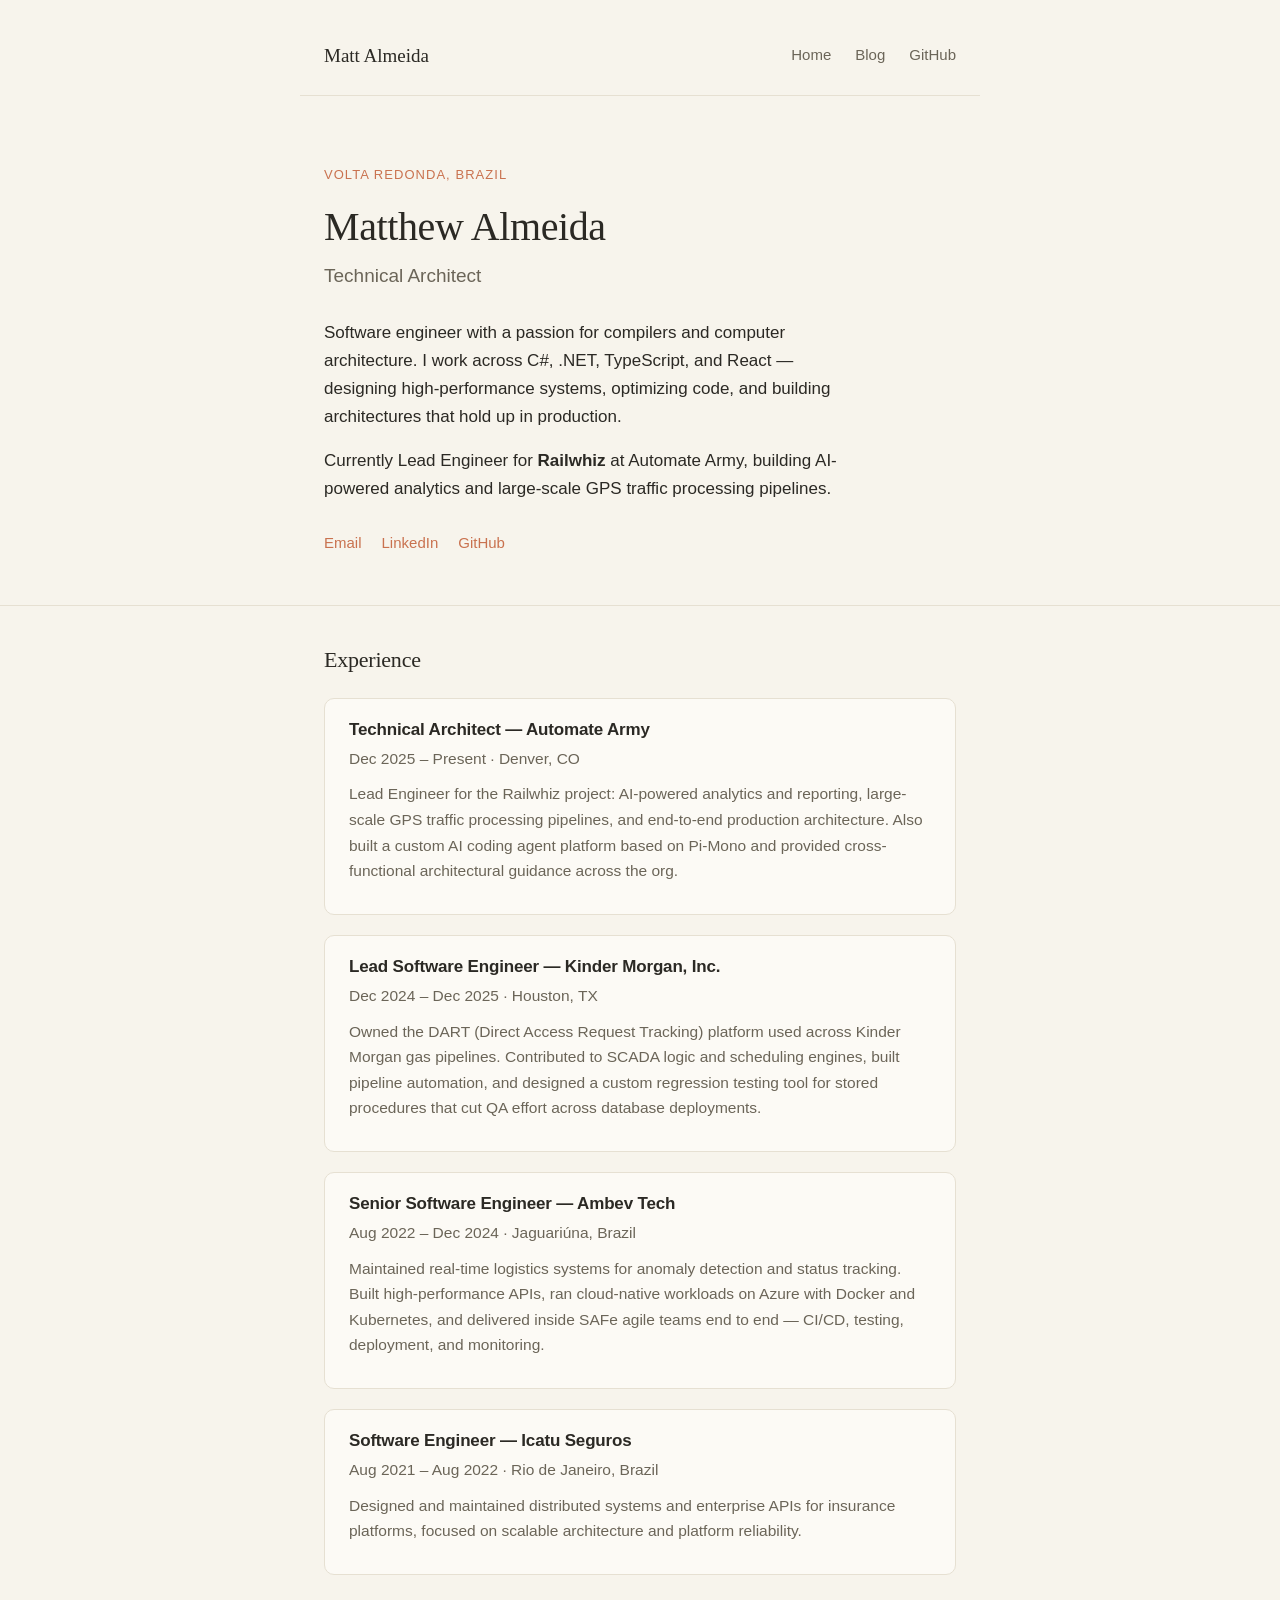
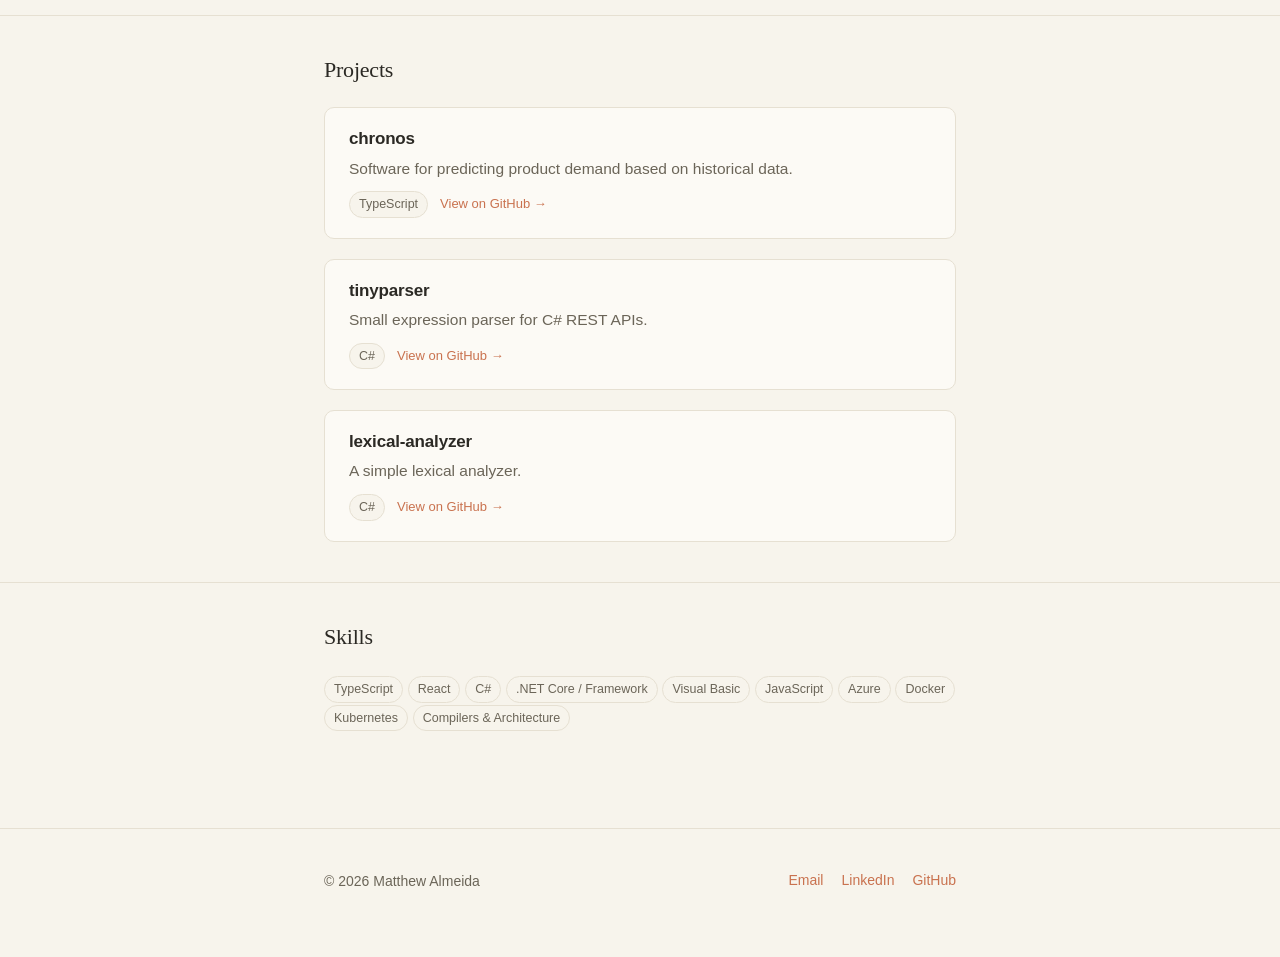
==== index.html @ 7e03e646 "first pass" ====
<!doctype html>
<html lang="en">
<head>
  <meta charset="UTF-8" />
  <meta name="viewport" content="width=device-width, initial-scale=1.0" />
  <title>Matthew Almeida — Technical Architect</title>
  <meta name="description" content="Matthew Almeida is a Technical Architect and software engineer focused on compilers, computer architecture, and high-performance systems." />
  <link rel="stylesheet" href="css/style.css" />
</head>
<body>

  <header class="site-header">
    <div class="wrap">
      <a href="/" class="brand">Matt Almeida</a>
      <nav>
        <a href="/">Home</a>
        <a href="/blog/">Blog</a>
        <a href="https://github.com/lamadelrae" target="_blank" rel="noopener">GitHub</a>
      </nav>
    </div>
  </header>

  <main>
    <section class="hero" style="border-top:none; padding-top:64px;">
      <div class="wrap">
        <span class="eyebrow">Volta Redonda, Brazil</span>
        <h1>Matthew Almeida</h1>
        <p class="role">Technical Architect</p>
        <p>
          Software engineer with a passion for compilers and computer architecture.
          I work across C#, .NET, TypeScript, and React — designing high-performance
          systems, optimizing code, and building architectures that hold up in production.
        </p>
        <p>
          Currently Lead Engineer for <strong>Railwhiz</strong> at Automate Army, building
          AI-powered analytics and large-scale GPS traffic processing pipelines.
        </p>
        <div class="links">
          <a href="mailto:matthew.almeida572@gmail.com">Email</a>
          <a href="https://www.linkedin.com/in/matt-almeida/" target="_blank" rel="noopener">LinkedIn</a>
          <a href="https://github.com/lamadelrae" target="_blank" rel="noopener">GitHub</a>
        </div>
      </div>
    </section>

    <section id="experience">
      <div class="wrap">
        <h2>Experience</h2>
        <div class="projects">
          <div class="project">
            <h3>Technical Architect — Automate Army</h3>
            <p>Dec 2025 – Present · Denver, CO</p>
            <p>Lead Engineer for the Railwhiz project: AI-powered analytics and reporting,
              large-scale GPS traffic processing pipelines, and end-to-end production architecture.
              Also built a custom AI coding agent platform based on Pi-Mono and provided
              cross-functional architectural guidance across the org.</p>
          </div>
          <div class="project">
            <h3>Lead Software Engineer — Kinder Morgan, Inc.</h3>
            <p>Dec 2024 – Dec 2025 · Houston, TX</p>
            <p>Owned the DART (Direct Access Request Tracking) platform used across Kinder Morgan
              gas pipelines. Contributed to SCADA logic and scheduling engines, built pipeline
              automation, and designed a custom regression testing tool for stored procedures
              that cut QA effort across database deployments.</p>
          </div>
          <div class="project">
            <h3>Senior Software Engineer — Ambev Tech</h3>
            <p>Aug 2022 – Dec 2024 · Jaguariúna, Brazil</p>
            <p>Maintained real-time logistics systems for anomaly detection and status tracking.
              Built high-performance APIs, ran cloud-native workloads on Azure with Docker and
              Kubernetes, and delivered inside SAFe agile teams end to end — CI/CD, testing,
              deployment, and monitoring.</p>
          </div>
          <div class="project">
            <h3>Software Engineer — Icatu Seguros</h3>
            <p>Aug 2021 – Aug 2022 · Rio de Janeiro, Brazil</p>
            <p>Designed and maintained distributed systems and enterprise APIs for insurance
              platforms, focused on scalable architecture and platform reliability.</p>
          </div>
        </div>
      </div>
    </section>

    <section id="projects">
      <div class="wrap">
        <h2>Projects</h2>
        <div class="projects">
          <div class="project">
            <h3>chronos</h3>
            <p>Software for predicting product demand based on historical data.</p>
            <div class="meta">
              <span class="tag">TypeScript</span>
              <a href="https://github.com/lamadelrae/chronos" target="_blank" rel="noopener">View on GitHub →</a>
            </div>
          </div>
          <div class="project">
            <h3>tinyparser</h3>
            <p>Small expression parser for C# REST APIs.</p>
            <div class="meta">
              <span class="tag">C#</span>
              <a href="https://github.com/lamadelrae/tinyparser" target="_blank" rel="noopener">View on GitHub →</a>
            </div>
          </div>
          <div class="project">
            <h3>lexical-analyzer</h3>
            <p>A simple lexical analyzer.</p>
            <div class="meta">
              <span class="tag">C#</span>
              <a href="https://github.com/lamadelrae/lexical-analyzer" target="_blank" rel="noopener">View on GitHub →</a>
            </div>
          </div>
        </div>
      </div>
    </section>

    <section id="skills">
      <div class="wrap">
        <h2>Skills</h2>
        <p>
          <span class="tag">TypeScript</span>
          <span class="tag">React</span>
          <span class="tag">C#</span>
          <span class="tag">.NET Core / Framework</span>
          <span class="tag">Visual Basic</span>
          <span class="tag">JavaScript</span>
          <span class="tag">Azure</span>
          <span class="tag">Docker</span>
          <span class="tag">Kubernetes</span>
          <span class="tag">Compilers &amp; Architecture</span>
        </p>
      </div>
    </section>
  </main>

  <footer class="site-footer">
    <div class="wrap">
      <span>© 2026 Matthew Almeida</span>
      <nav>
        <a href="mailto:matthew.almeida572@gmail.com">Email</a>
        <a href="https://www.linkedin.com/in/matt-almeida/" target="_blank" rel="noopener">LinkedIn</a>
        <a href="https://github.com/lamadelrae" target="_blank" rel="noopener">GitHub</a>
      </nav>
    </div>
  </footer>

</body>
</html>
---- css/style.css ----
/* almeidamatt.com — minimalist, warm, Anthropic-inspired */

:root {
  --bg: #F7F4EC;
  --bg-raised: #FCFAF5;
  --ink: #2B2924;
  --ink-soft: #6B6558;
  --line: #E6E0D2;
  --accent: #C9724F;
  --accent-ink: #FCFAF5;
  --max-w: 680px;
}

* {
  box-sizing: border-box;
}

html {
  color-scheme: light;
}

body {
  margin: 0;
  background: var(--bg);
  color: var(--ink);
  font-family: -apple-system, BlinkMacSystemFont, "Segoe UI", Helvetica, Arial, sans-serif;
  font-size: 17px;
  line-height: 1.65;
  -webkit-font-smoothing: antialiased;
}

h1, h2, h3 {
  font-family: Georgia, "Iowan Old Style", "Palatino Linotype", serif;
  font-weight: 500;
  line-height: 1.25;
  color: var(--ink);
  letter-spacing: -0.01em;
}

a {
  color: var(--accent);
  text-decoration: none;
  border-bottom: 1px solid transparent;
}

a:hover {
  border-bottom-color: currentColor;
}

.wrap {
  max-width: var(--max-w);
  margin: 0 auto;
  padding: 0 24px;
}

/* header */

.site-header {
  padding: 40px 0 0;
}

.site-header .wrap {
  display: flex;
  align-items: center;
  justify-content: space-between;
  padding-bottom: 24px;
  border-bottom: 1px solid var(--line);
}

.site-header .brand {
  font-family: Georgia, "Iowan Old Style", "Palatino Linotype", serif;
  font-size: 19px;
  color: var(--ink);
  border: none;
}

.site-header nav {
  display: flex;
  gap: 24px;
  font-size: 15px;
}

.site-header nav a {
  color: var(--ink-soft);
}

.site-header nav a:hover {
  color: var(--ink);
}

/* hero */

.hero {
  padding: 64px 0 48px;
}

.hero .eyebrow {
  display: inline-block;
  font-size: 13px;
  letter-spacing: 0.08em;
  text-transform: uppercase;
  color: var(--accent);
  margin-bottom: 16px;
}

.hero h1 {
  font-size: 40px;
  margin: 0 0 8px;
}

.hero .role {
  font-size: 19px;
  color: var(--ink-soft);
  margin: 0 0 28px;
}

.hero p {
  margin: 0 0 16px;
  max-width: 56ch;
}

.hero .links {
  margin-top: 28px;
  display: flex;
  gap: 20px;
  flex-wrap: wrap;
  font-size: 15px;
}

/* sections */

section {
  padding: 40px 0;
  border-top: 1px solid var(--line);
}

section h2 {
  font-size: 22px;
  margin: 0 0 24px;
}

/* project cards */

.projects {
  display: flex;
  flex-direction: column;
  gap: 20px;
}

.project {
  padding: 20px 24px;
  background: var(--bg-raised);
  border: 1px solid var(--line);
  border-radius: 10px;
}

.project h3 {
  font-size: 17px;
  margin: 0 0 6px;
  font-family: -apple-system, BlinkMacSystemFont, "Segoe UI", Helvetica, Arial, sans-serif;
  font-weight: 600;
}

.project p {
  margin: 0 0 10px;
  color: var(--ink-soft);
  font-size: 15.5px;
}

.project .meta {
  font-size: 13px;
  color: var(--ink-soft);
  display: flex;
  gap: 12px;
  align-items: center;
}

.tag {
  display: inline-block;
  padding: 2px 9px;
  border-radius: 100px;
  background: var(--bg);
  border: 1px solid var(--line);
  font-size: 12.5px;
  color: var(--ink-soft);
}

/* blog list */

.post-list {
  list-style: none;
  margin: 0;
  padding: 0;
  display: flex;
  flex-direction: column;
  gap: 24px;
}

.post-list li {
  display: flex;
  flex-direction: column;
}

.post-list .post-date {
  font-size: 13px;
  color: var(--ink-soft);
  margin-bottom: 4px;
}

.post-list a.post-title {
  font-family: Georgia, "Iowan Old Style", "Palatino Linotype", serif;
  font-size: 19px;
  color: var(--ink);
  border: none;
}

.post-list a.post-title:hover {
  color: var(--accent);
}

.post-list .post-excerpt {
  color: var(--ink-soft);
  font-size: 15.5px;
  margin-top: 6px;
}

/* article */

article.post {
  padding: 56px 0;
}

article.post .post-meta {
  font-size: 14px;
  color: var(--ink-soft);
  margin-bottom: 12px;
}

article.post h1 {
  font-size: 34px;
  margin: 0 0 8px;
}

article.post .subtitle {
  color: var(--ink-soft);
  font-size: 18px;
  margin: 0 0 40px;
}

article.post h2 {
  font-size: 23px;
  margin: 40px 0 16px;
}

article.post p {
  margin: 0 0 18px;
}

article.post .back-link {
  display: inline-block;
  margin-bottom: 32px;
  font-size: 14px;
  color: var(--ink-soft);
  border: none;
}

/* footer */

.site-footer {
  padding: 40px 0 64px;
  border-top: 1px solid var(--line);
  margin-top: 40px;
}

.site-footer .wrap {
  display: flex;
  justify-content: space-between;
  align-items: center;
  font-size: 14px;
  color: var(--ink-soft);
}

.site-footer nav {
  display: flex;
  gap: 18px;
}

@media (max-width: 560px) {
  .hero h1 {
    font-size: 32px;
  }
  .site-header .wrap,
  .site-footer .wrap {
    flex-direction: column;
    align-items: flex-start;
    gap: 16px;
  }
}
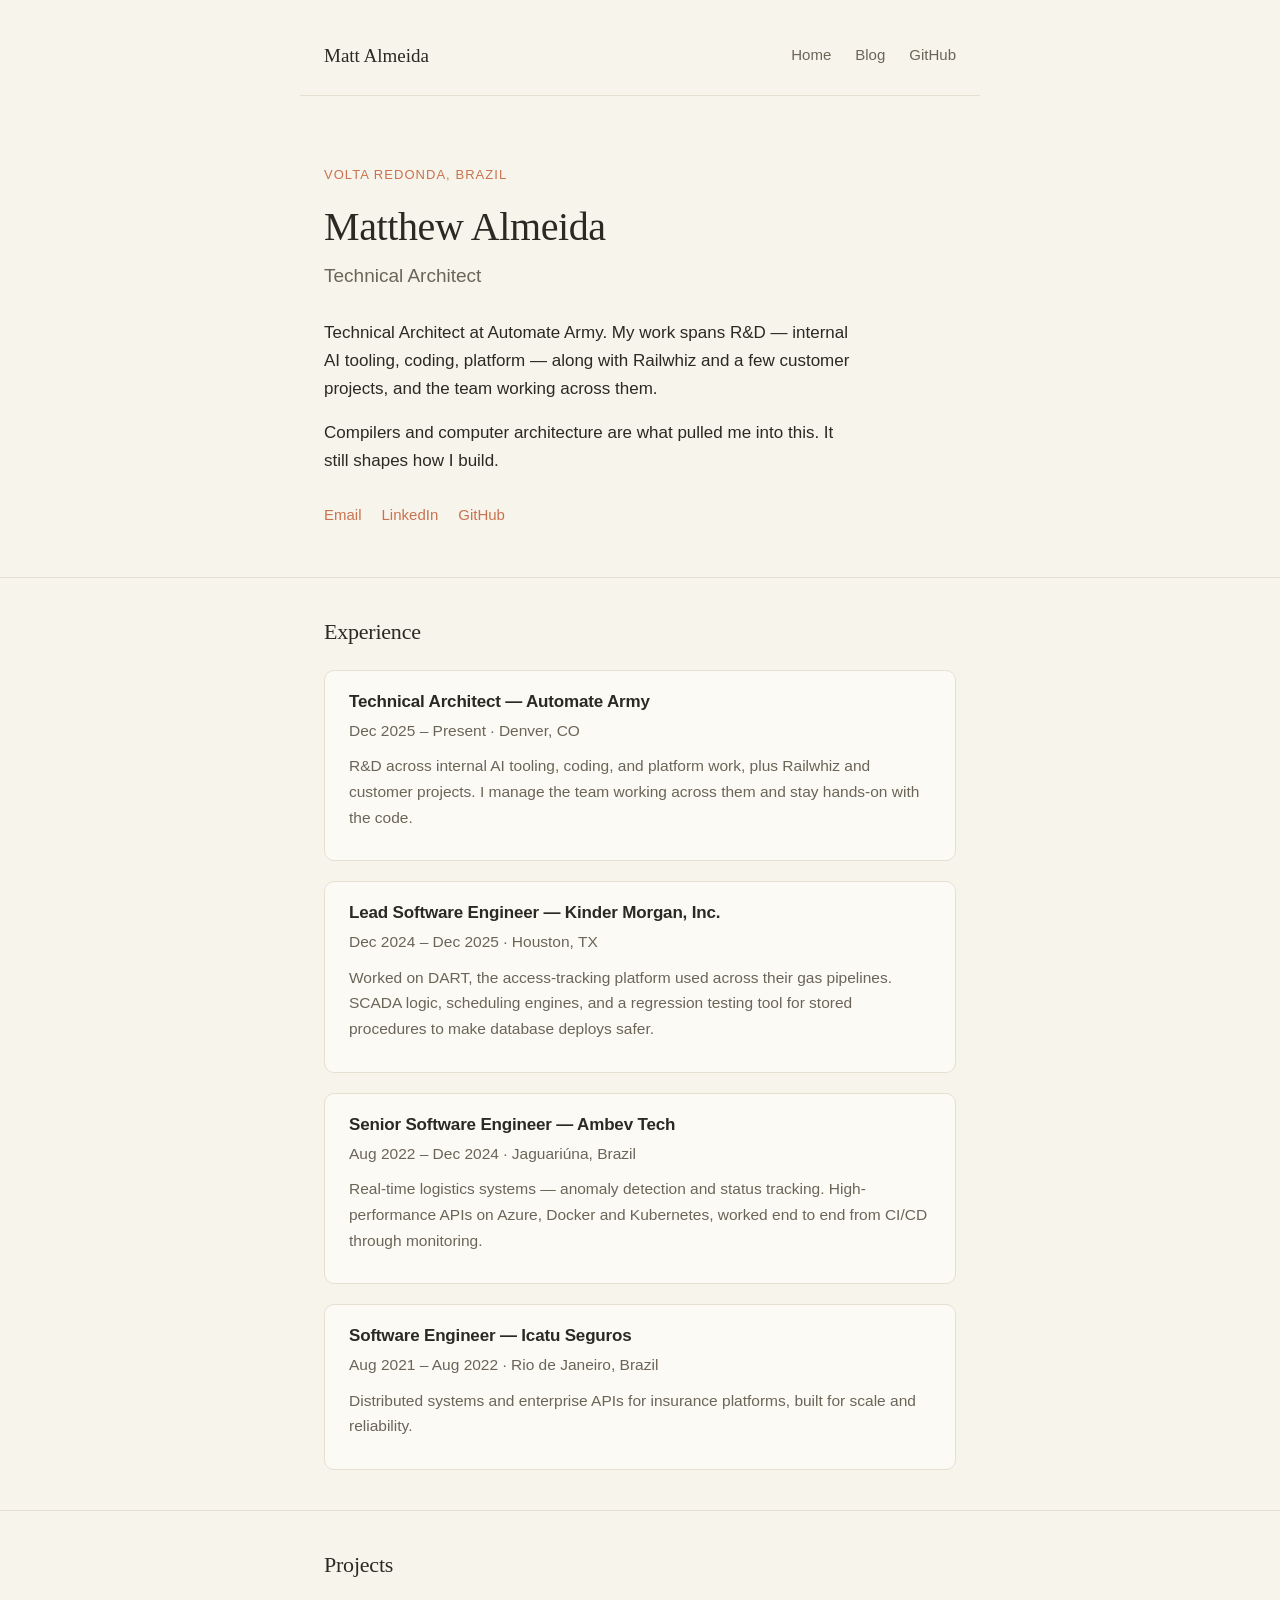
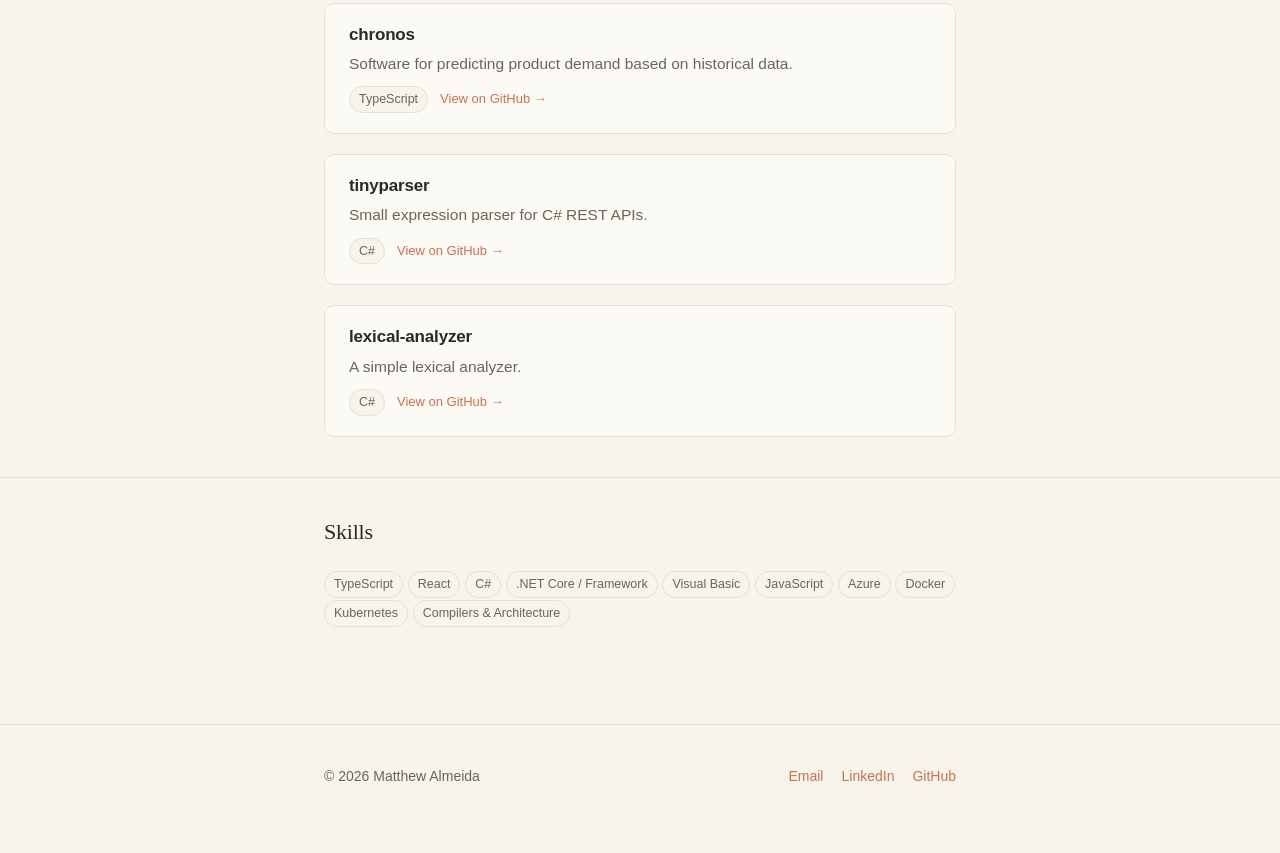
==== commit 3bdb74ea: "wip" ====
--- a/index.html
+++ b/index.html
@@ -1,147 +1,190 @@
 <!doctype html>
 <html lang="en">
-<head>
-  <meta charset="UTF-8" />
-  <meta name="viewport" content="width=device-width, initial-scale=1.0" />
-  <title>Matthew Almeida — Technical Architect</title>
-  <meta name="description" content="Matthew Almeida is a Technical Architect and software engineer focused on compilers, computer architecture, and high-performance systems." />
-  <link rel="stylesheet" href="css/style.css" />
-</head>
-<body>
+  <head>
+    <meta charset="UTF-8" />
+    <meta name="viewport" content="width=device-width, initial-scale=1.0" />
+    <title>Matthew Almeida — Technical Architect</title>
+    <meta
+      name="description"
+      content="Matthew Almeida is a Technical Architect leading R&amp;D, AI tooling, and platform engineering at Automate Army."
+    />
+    <link rel="stylesheet" href="css/style.css" />
+  </head>
+  <body>
+    <header class="site-header">
+      <div class="wrap">
+        <a href="/" class="brand">Matt Almeida</a>
+        <nav>
+          <a href="/">Home</a>
+          <a href="/blog/">Blog</a>
+          <a href="https://github.com/lamadelrae" target="_blank" rel="noopener"
+            >GitHub</a
+          >
+        </nav>
+      </div>
+    </header>
 
-  <header class="site-header">
-    <div class="wrap">
-      <a href="/" class="brand">Matt Almeida</a>
-      <nav>
-        <a href="/">Home</a>
-        <a href="/blog/">Blog</a>
-        <a href="https://github.com/lamadelrae" target="_blank" rel="noopener">GitHub</a>
-      </nav>
-    </div>
-  </header>
-
-  <main>
-    <section class="hero" style="border-top:none; padding-top:64px;">
-      <div class="wrap">
-        <span class="eyebrow">Volta Redonda, Brazil</span>
-        <h1>Matthew Almeida</h1>
-        <p class="role">Technical Architect</p>
-        <p>
-          Software engineer with a passion for compilers and computer architecture.
-          I work across C#, .NET, TypeScript, and React — designing high-performance
-          systems, optimizing code, and building architectures that hold up in production.
-        </p>
-        <p>
-          Currently Lead Engineer for <strong>Railwhiz</strong> at Automate Army, building
-          AI-powered analytics and large-scale GPS traffic processing pipelines.
-        </p>
-        <div class="links">
-          <a href="mailto:matthew.almeida572@gmail.com">Email</a>
-          <a href="https://www.linkedin.com/in/matt-almeida/" target="_blank" rel="noopener">LinkedIn</a>
-          <a href="https://github.com/lamadelrae" target="_blank" rel="noopener">GitHub</a>
-        </div>
-      </div>
-    </section>
-
-    <section id="experience">
-      <div class="wrap">
-        <h2>Experience</h2>
-        <div class="projects">
-          <div class="project">
-            <h3>Technical Architect — Automate Army</h3>
-            <p>Dec 2025 – Present · Denver, CO</p>
-            <p>Lead Engineer for the Railwhiz project: AI-powered analytics and reporting,
-              large-scale GPS traffic processing pipelines, and end-to-end production architecture.
-              Also built a custom AI coding agent platform based on Pi-Mono and provided
-              cross-functional architectural guidance across the org.</p>
-          </div>
-          <div class="project">
-            <h3>Lead Software Engineer — Kinder Morgan, Inc.</h3>
-            <p>Dec 2024 – Dec 2025 · Houston, TX</p>
-            <p>Owned the DART (Direct Access Request Tracking) platform used across Kinder Morgan
-              gas pipelines. Contributed to SCADA logic and scheduling engines, built pipeline
-              automation, and designed a custom regression testing tool for stored procedures
-              that cut QA effort across database deployments.</p>
-          </div>
-          <div class="project">
-            <h3>Senior Software Engineer — Ambev Tech</h3>
-            <p>Aug 2022 – Dec 2024 · Jaguariúna, Brazil</p>
-            <p>Maintained real-time logistics systems for anomaly detection and status tracking.
-              Built high-performance APIs, ran cloud-native workloads on Azure with Docker and
-              Kubernetes, and delivered inside SAFe agile teams end to end — CI/CD, testing,
-              deployment, and monitoring.</p>
-          </div>
-          <div class="project">
-            <h3>Software Engineer — Icatu Seguros</h3>
-            <p>Aug 2021 – Aug 2022 · Rio de Janeiro, Brazil</p>
-            <p>Designed and maintained distributed systems and enterprise APIs for insurance
-              platforms, focused on scalable architecture and platform reliability.</p>
+    <main>
+      <section class="hero" style="border-top: none; padding-top: 64px">
+        <div class="wrap">
+          <span class="eyebrow">Volta Redonda, Brazil</span>
+          <h1>Matthew Almeida</h1>
+          <p class="role">Technical Architect</p>
+          <p>
+            Technical Architect at Automate Army. My work spans R&amp;D —
+            internal AI tooling, coding, platform — along with Railwhiz and a
+            few customer projects, and the team working across them.
+          </p>
+          <p>
+            Compilers and computer architecture are what pulled me into this. It
+            still shapes how I build.
+          </p>
+          <div class="links">
+            <a href="mailto:matthew.almeida572@gmail.com">Email</a>
+            <a
+              href="https://www.linkedin.com/in/matt-almeida/"
+              target="_blank"
+              rel="noopener"
+              >LinkedIn</a
+            >
+            <a
+              href="https://github.com/lamadelrae"
+              target="_blank"
+              rel="noopener"
+              >GitHub</a
+            >
           </div>
         </div>
-      </div>
-    </section>
+      </section>
 
-    <section id="projects">
-      <div class="wrap">
-        <h2>Projects</h2>
-        <div class="projects">
-          <div class="project">
-            <h3>chronos</h3>
-            <p>Software for predicting product demand based on historical data.</p>
-            <div class="meta">
-              <span class="tag">TypeScript</span>
-              <a href="https://github.com/lamadelrae/chronos" target="_blank" rel="noopener">View on GitHub →</a>
+      <section id="experience">
+        <div class="wrap">
+          <h2>Experience</h2>
+          <div class="projects">
+            <div class="project">
+              <h3>Technical Architect — Automate Army</h3>
+              <p>Dec 2025 – Present · Denver, CO</p>
+              <p>
+                R&amp;D across internal AI tooling, coding, and platform work,
+                plus Railwhiz and customer projects. I manage the team working
+                across them and stay hands-on with the code.
+              </p>
             </div>
-          </div>
-          <div class="project">
-            <h3>tinyparser</h3>
-            <p>Small expression parser for C# REST APIs.</p>
-            <div class="meta">
-              <span class="tag">C#</span>
-              <a href="https://github.com/lamadelrae/tinyparser" target="_blank" rel="noopener">View on GitHub →</a>
+            <div class="project">
+              <h3>Lead Software Engineer — Kinder Morgan, Inc.</h3>
+              <p>Dec 2024 – Dec 2025 · Houston, TX</p>
+              <p>
+                Worked on DART, the access-tracking platform used across their
+                gas pipelines. SCADA logic, scheduling engines, and a regression
+                testing tool for stored procedures to make database deploys
+                safer.
+              </p>
             </div>
-          </div>
-          <div class="project">
-            <h3>lexical-analyzer</h3>
-            <p>A simple lexical analyzer.</p>
-            <div class="meta">
-              <span class="tag">C#</span>
-              <a href="https://github.com/lamadelrae/lexical-analyzer" target="_blank" rel="noopener">View on GitHub →</a>
+            <div class="project">
+              <h3>Senior Software Engineer — Ambev Tech</h3>
+              <p>Aug 2022 – Dec 2024 · Jaguariúna, Brazil</p>
+              <p>
+                Real-time logistics systems — anomaly detection and status
+                tracking. High-performance APIs on Azure, Docker and Kubernetes,
+                worked end to end from CI/CD through monitoring.
+              </p>
+            </div>
+            <div class="project">
+              <h3>Software Engineer — Icatu Seguros</h3>
+              <p>Aug 2021 – Aug 2022 · Rio de Janeiro, Brazil</p>
+              <p>
+                Distributed systems and enterprise APIs for insurance platforms,
+                built for scale and reliability.
+              </p>
             </div>
           </div>
         </div>
+      </section>
+
+      <section id="projects">
+        <div class="wrap">
+          <h2>Projects</h2>
+          <div class="projects">
+            <div class="project">
+              <h3>chronos</h3>
+              <p>
+                Software for predicting product demand based on historical data.
+              </p>
+              <div class="meta">
+                <span class="tag">TypeScript</span>
+                <a
+                  href="https://github.com/lamadelrae/chronos"
+                  target="_blank"
+                  rel="noopener"
+                  >View on GitHub →</a
+                >
+              </div>
+            </div>
+            <div class="project">
+              <h3>tinyparser</h3>
+              <p>Small expression parser for C# REST APIs.</p>
+              <div class="meta">
+                <span class="tag">C#</span>
+                <a
+                  href="https://github.com/lamadelrae/tinyparser"
+                  target="_blank"
+                  rel="noopener"
+                  >View on GitHub →</a
+                >
+              </div>
+            </div>
+            <div class="project">
+              <h3>lexical-analyzer</h3>
+              <p>A simple lexical analyzer.</p>
+              <div class="meta">
+                <span class="tag">C#</span>
+                <a
+                  href="https://github.com/lamadelrae/lexical-analyzer"
+                  target="_blank"
+                  rel="noopener"
+                  >View on GitHub →</a
+                >
+              </div>
+            </div>
+          </div>
+        </div>
+      </section>
+
+      <section id="skills">
+        <div class="wrap">
+          <h2>Skills</h2>
+          <p>
+            <span class="tag">TypeScript</span>
+            <span class="tag">React</span>
+            <span class="tag">C#</span>
+            <span class="tag">.NET Core / Framework</span>
+            <span class="tag">Visual Basic</span>
+            <span class="tag">JavaScript</span>
+            <span class="tag">Azure</span>
+            <span class="tag">Docker</span>
+            <span class="tag">Kubernetes</span>
+            <span class="tag">Compilers &amp; Architecture</span>
+          </p>
+        </div>
+      </section>
+    </main>
+
+    <footer class="site-footer">
+      <div class="wrap">
+        <span>© 2026 Matthew Almeida</span>
+        <nav>
+          <a href="mailto:matthew.almeida572@gmail.com">Email</a>
+          <a
+            href="https://www.linkedin.com/in/matt-almeida/"
+            target="_blank"
+            rel="noopener"
+            >LinkedIn</a
+          >
+          <a href="https://github.com/lamadelrae" target="_blank" rel="noopener"
+            >GitHub</a
+          >
+        </nav>
       </div>
-    </section>
-
-    <section id="skills">
-      <div class="wrap">
-        <h2>Skills</h2>
-        <p>
-          <span class="tag">TypeScript</span>
-          <span class="tag">React</span>
-          <span class="tag">C#</span>
-          <span class="tag">.NET Core / Framework</span>
-          <span class="tag">Visual Basic</span>
-          <span class="tag">JavaScript</span>
-          <span class="tag">Azure</span>
-          <span class="tag">Docker</span>
-          <span class="tag">Kubernetes</span>
-          <span class="tag">Compilers &amp; Architecture</span>
-        </p>
-      </div>
-    </section>
-  </main>
-
-  <footer class="site-footer">
-    <div class="wrap">
-      <span>© 2026 Matthew Almeida</span>
-      <nav>
-        <a href="mailto:matthew.almeida572@gmail.com">Email</a>
-        <a href="https://www.linkedin.com/in/matt-almeida/" target="_blank" rel="noopener">LinkedIn</a>
-        <a href="https://github.com/lamadelrae" target="_blank" rel="noopener">GitHub</a>
-      </nav>
-    </div>
-  </footer>
-
-</body>
+    </footer>
+  </body>
 </html>
